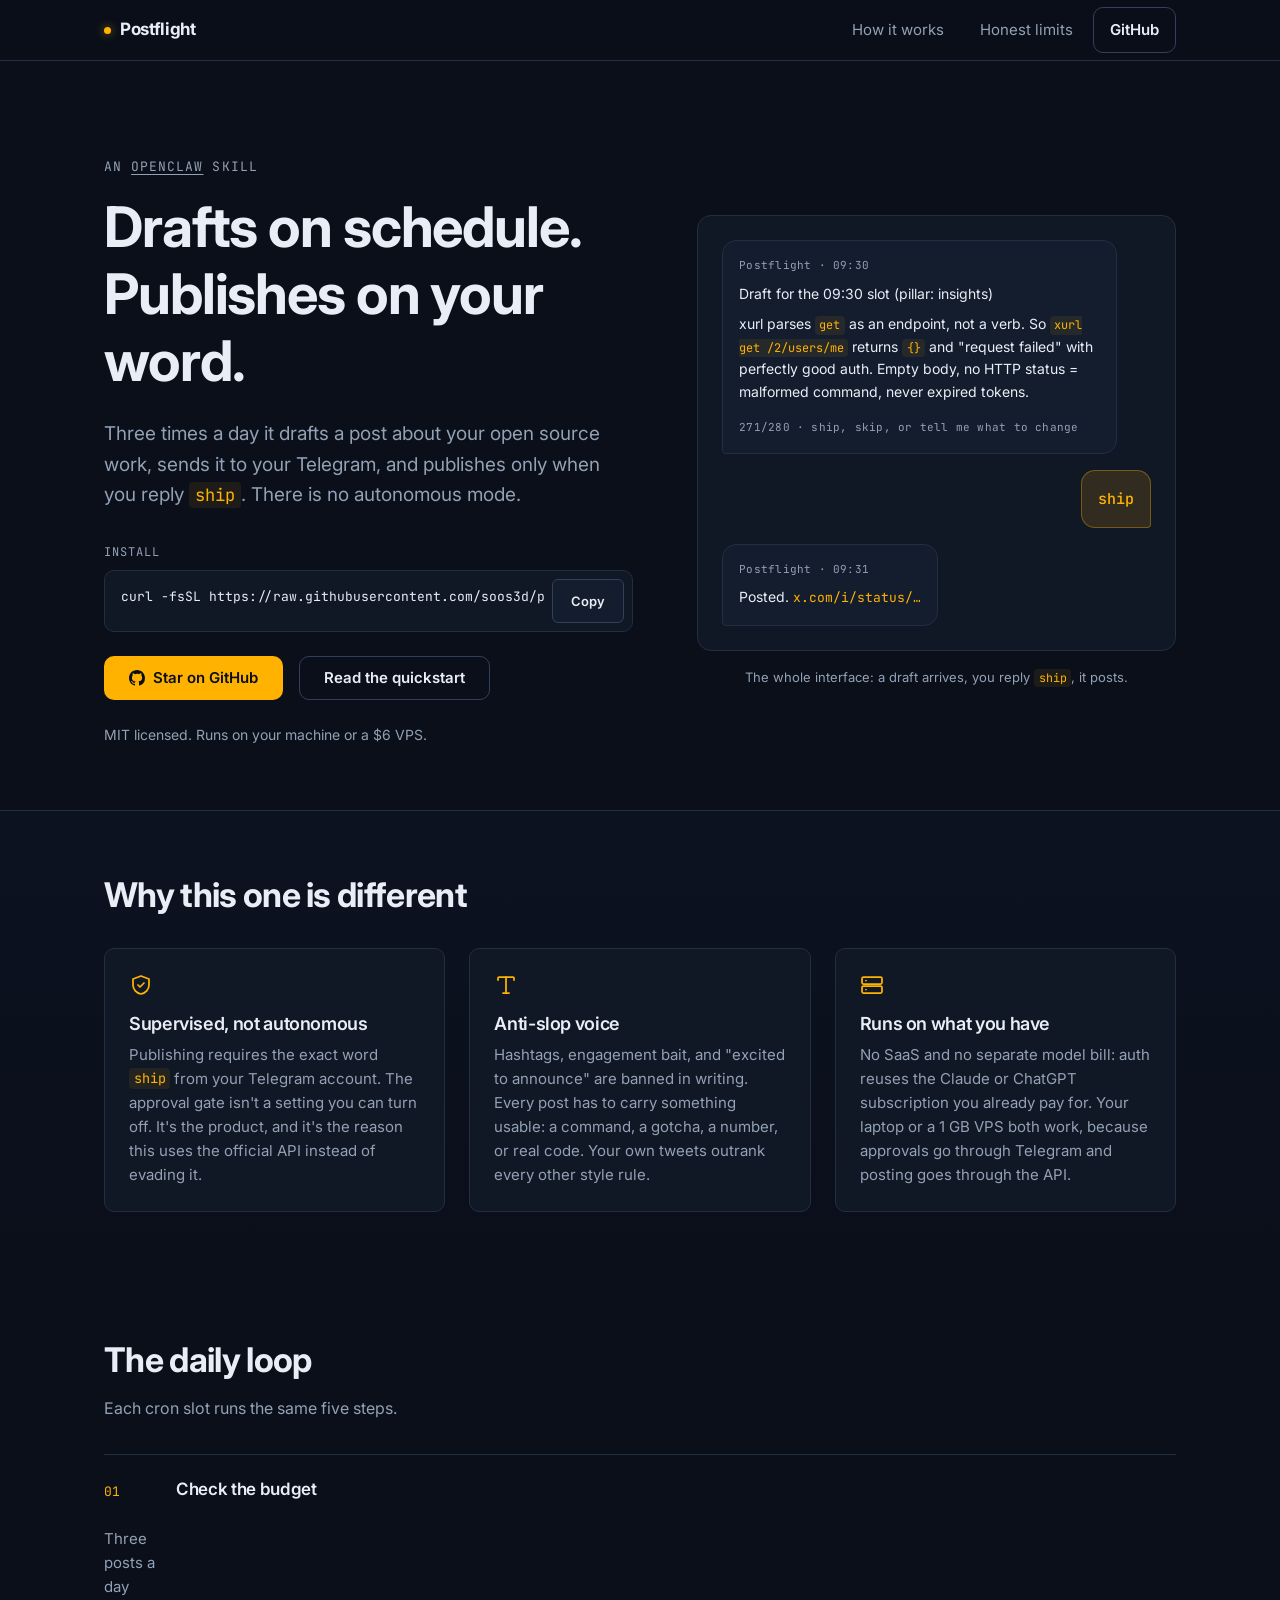
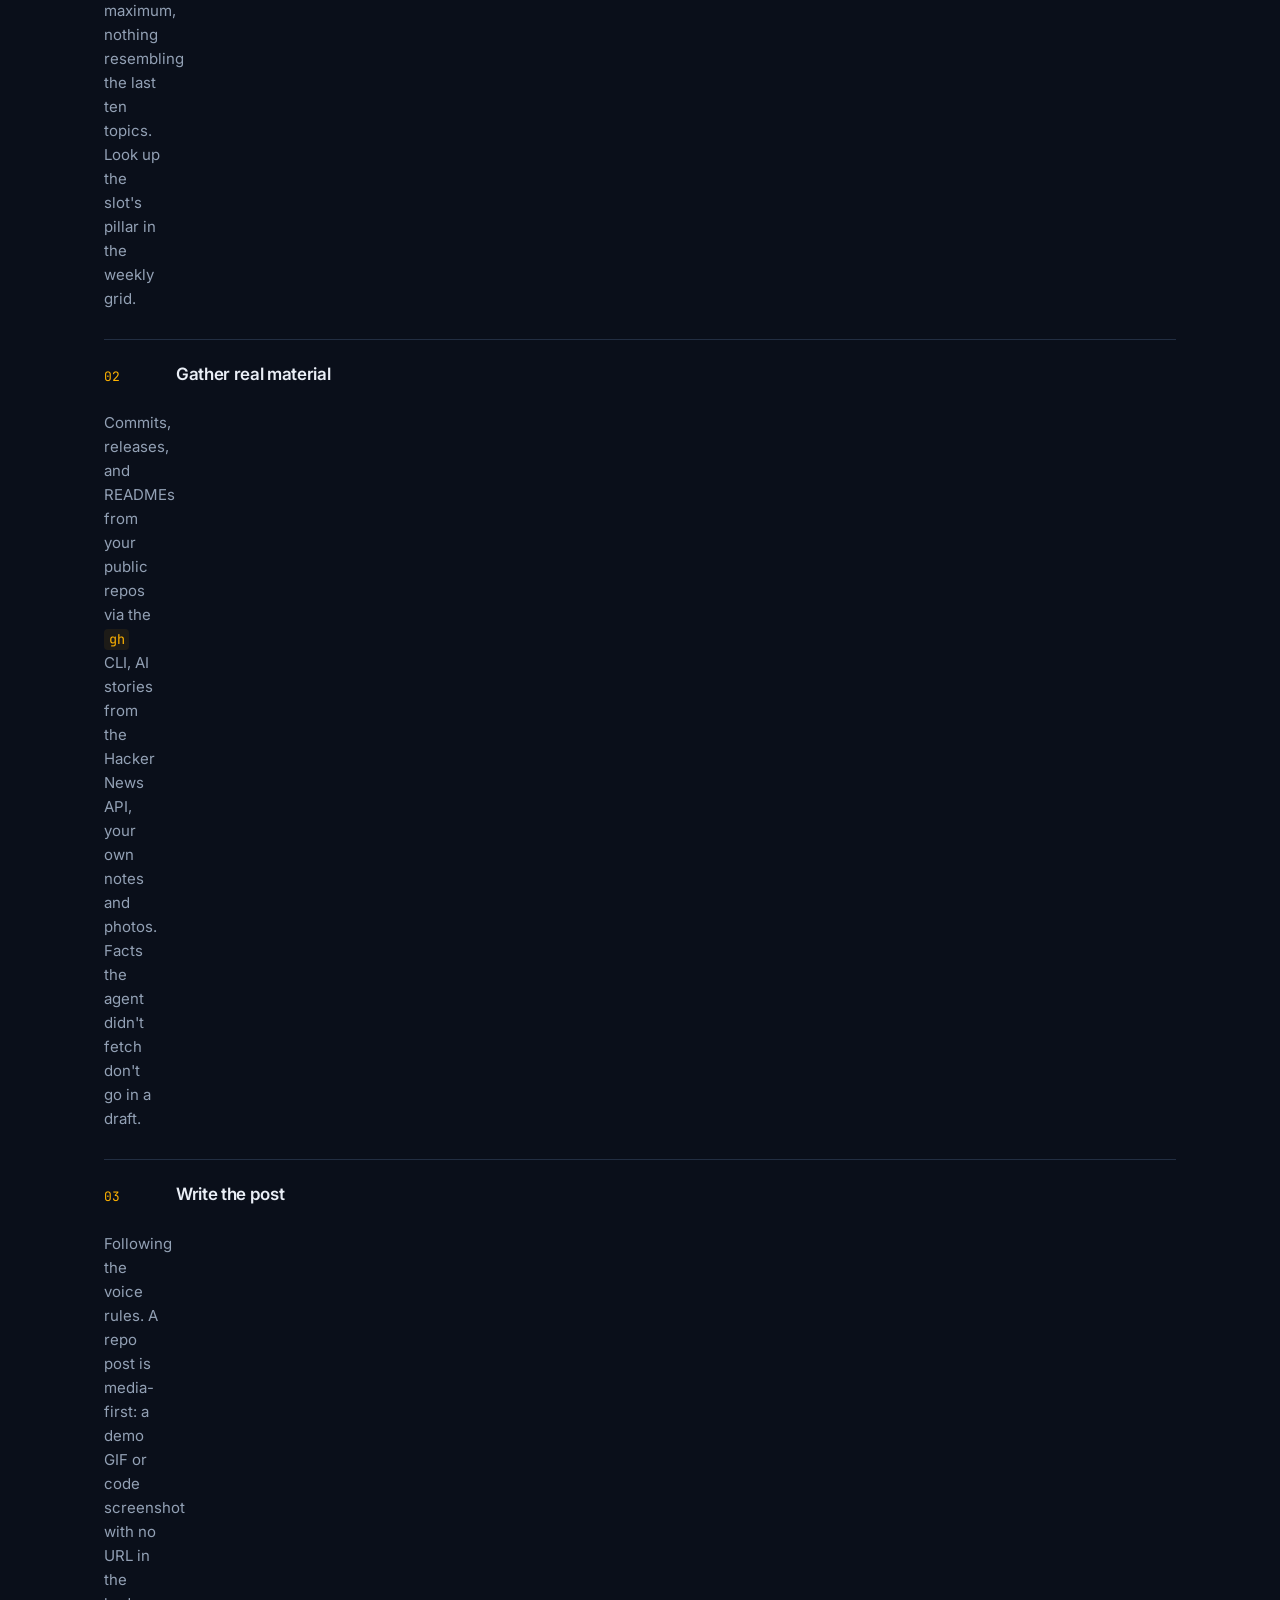
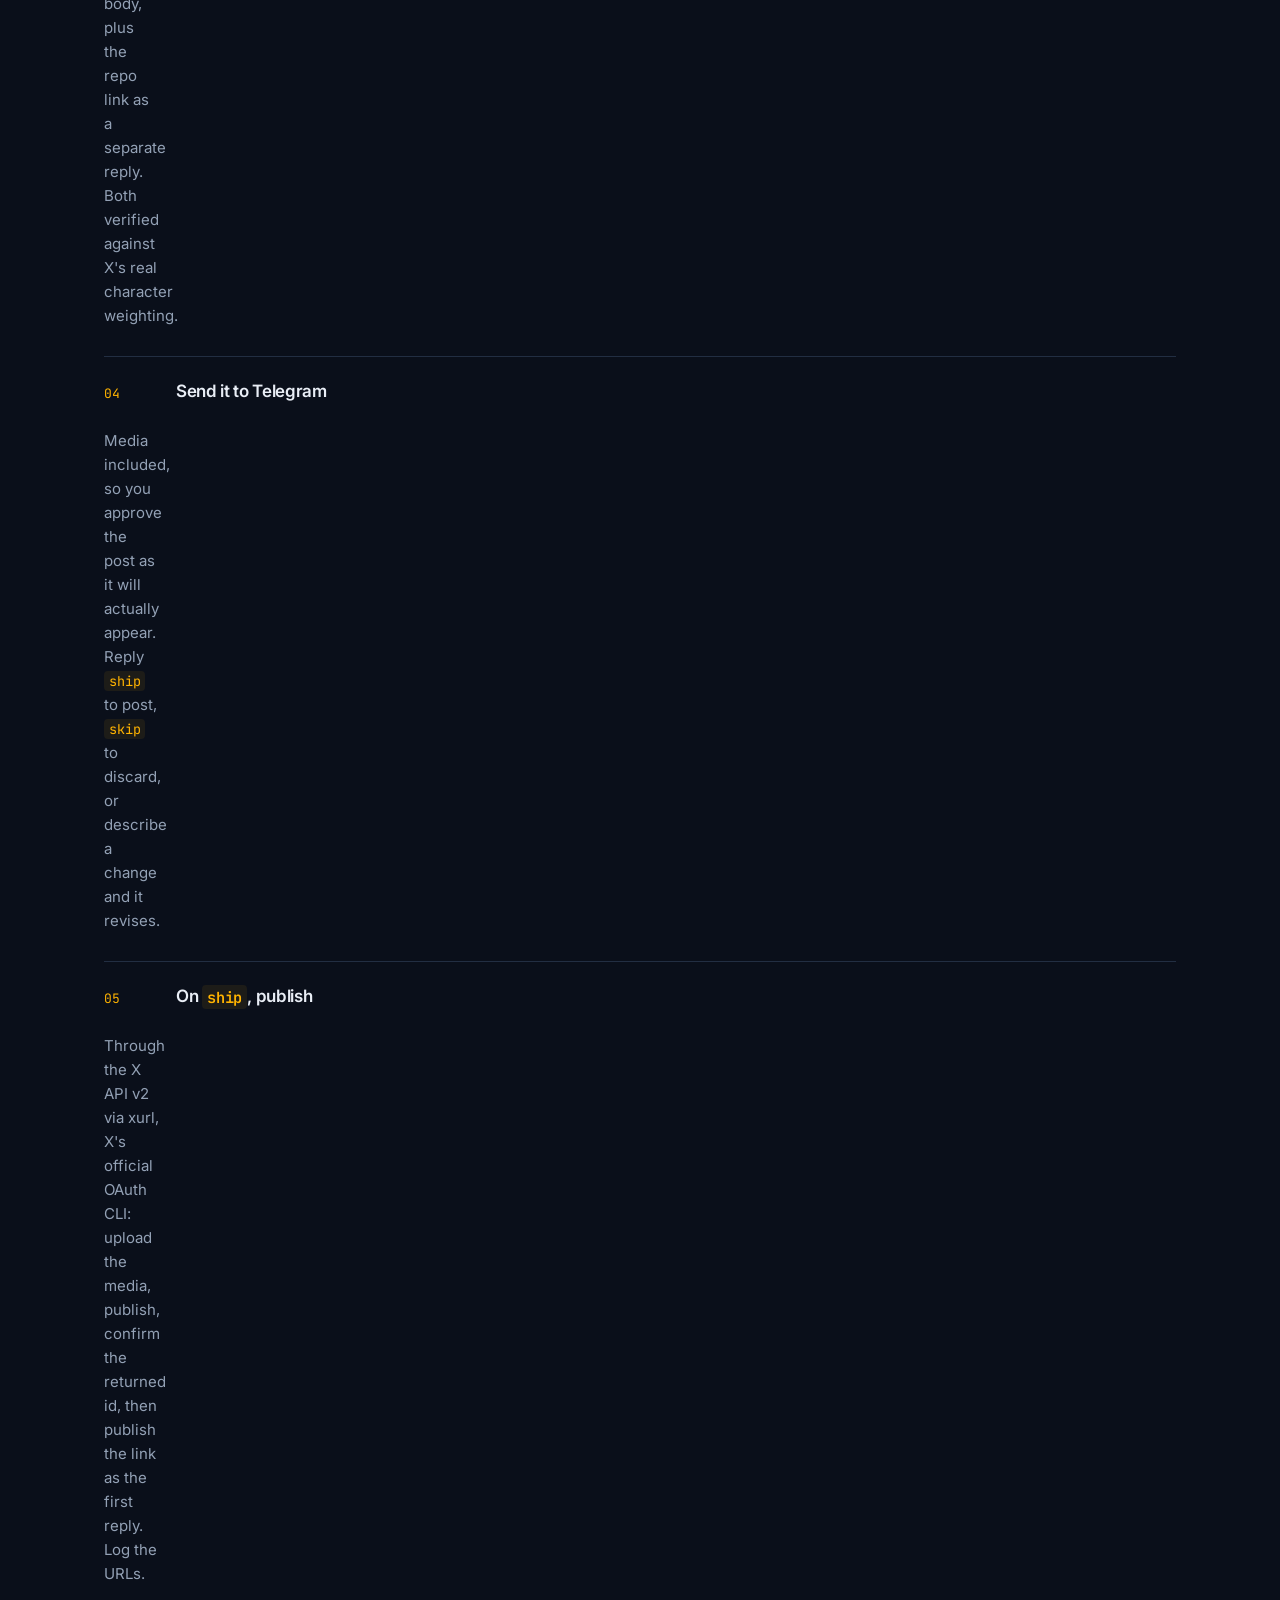
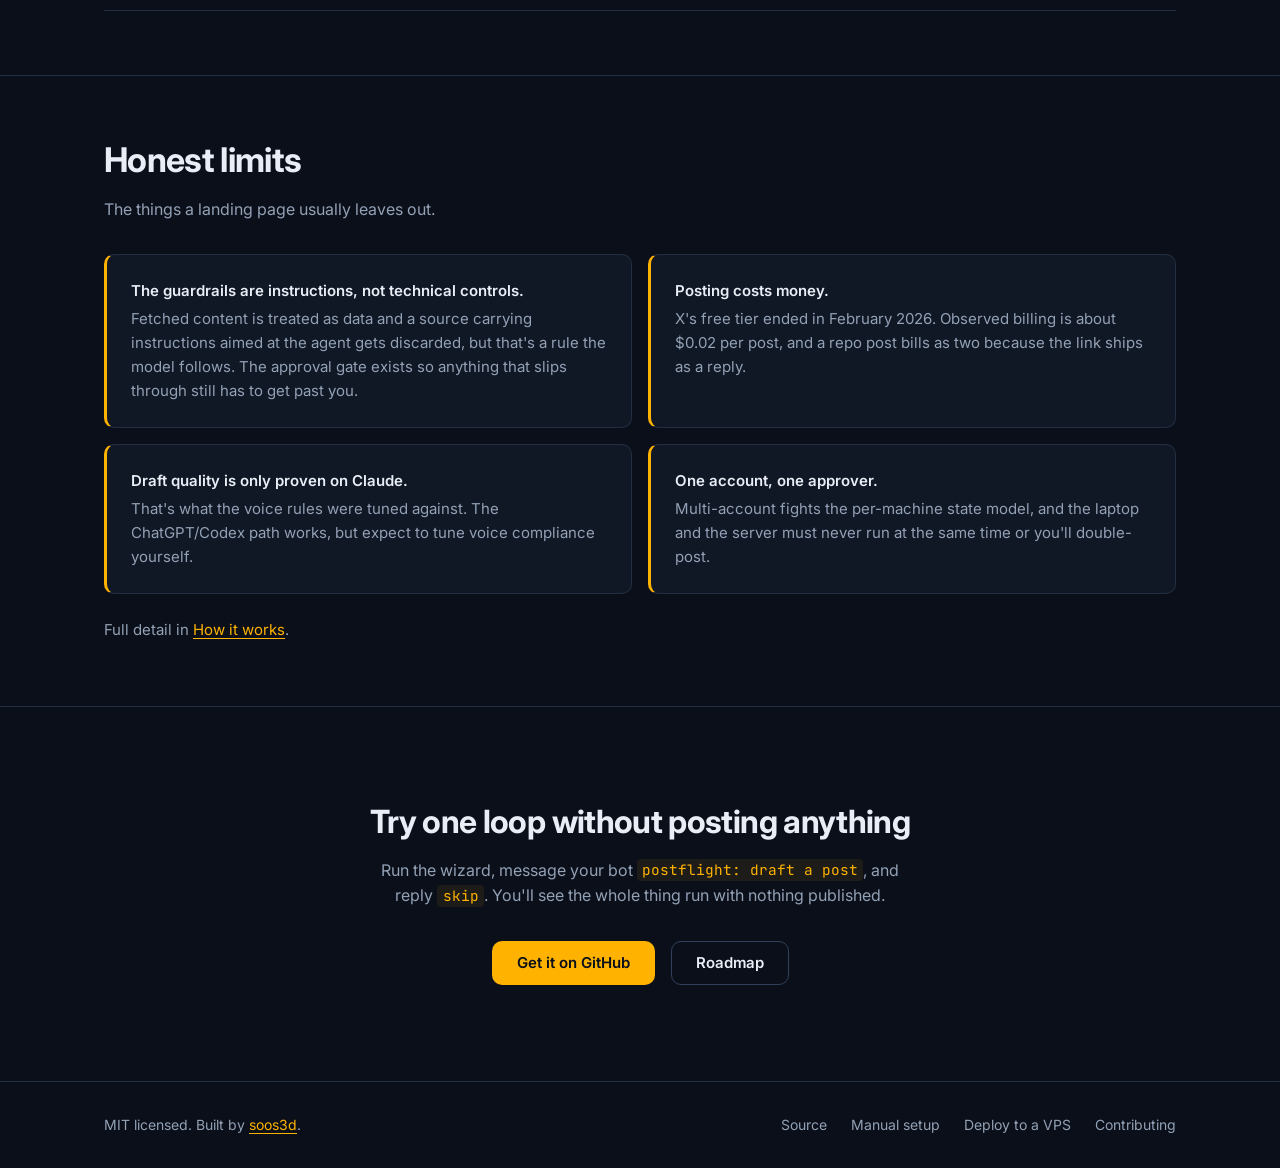
==== site/index.html @ 2f4a89ab "feat: add GitHub Pages landing page Static one-pager at site/, published to Pages from an Actions ar" ====
<!doctype html>
<html lang="en">
<head>
<meta charset="utf-8">
<meta name="viewport" content="width=device-width, initial-scale=1">
<title>Postflight — drafts on schedule, publishes on your word</title>
<meta name="description" content="An OpenClaw skill that drafts 3 posts a day from your real work and ships only when you reply ship. There is no autonomous mode.">
<link rel="canonical" href="https://soos3d.github.io/postflight/">

<meta property="og:type" content="website">
<meta property="og:title" content="Postflight — drafts on schedule, publishes on your word">
<meta property="og:description" content="An OpenClaw skill that drafts 3 posts a day from your real work and ships only when you reply ship. There is no autonomous mode.">
<meta property="og:url" content="https://soos3d.github.io/postflight/">
<meta property="og:image" content="https://soos3d.github.io/postflight/assets/social-card.png">
<meta name="twitter:card" content="summary_large_image">

<link rel="preconnect" href="https://fonts.googleapis.com">
<link rel="preconnect" href="https://fonts.gstatic.com" crossorigin>
<link href="https://fonts.googleapis.com/css2?family=Inter:wght@400;500;600;700&family=JetBrains+Mono:wght@400;500&display=swap" rel="stylesheet">
<link rel="stylesheet" href="styles.css">
</head>
<body>
<a class="skip-link" href="#main">Skip to content</a>

<header class="topbar">
  <div class="wrap topbar-inner">
    <span class="wordmark">Postflight</span>
    <nav aria-label="Primary">
      <a href="#how">How it works</a>
      <a href="#limits">Honest limits</a>
      <a class="btn btn-ghost" href="https://github.com/soos3d/postflight">GitHub</a>
    </nav>
  </div>
</header>

<main id="main">

  <section class="hero">
    <div class="wrap hero-grid">
      <div class="hero-copy">
        <p class="eyebrow">An <a href="https://docs.openclaw.ai">OpenClaw</a> skill</p>
        <h1>Drafts on schedule.<br>Publishes on your word.</h1>
        <p class="lede">
          Three times a day it drafts a post about your open source work,
          sends it to your Telegram, and publishes only when you reply
          <code>ship</code>. There is no autonomous mode.
        </p>

        <div class="install">
          <label for="install-cmd" class="install-label">Install</label>
          <div class="install-row">
            <code id="install-cmd">curl -fsSL https://raw.githubusercontent.com/soos3d/postflight/main/scripts/setup.sh | bash</code>
            <button type="button" class="copy-btn" data-copy="#install-cmd">Copy</button>
          </div>
        </div>

        <div class="cta-row">
          <a class="btn btn-primary" href="https://github.com/soos3d/postflight">
            <svg viewBox="0 0 16 16" width="16" height="16" aria-hidden="true" focusable="false"><path fill="currentColor" d="M8 0C3.58 0 0 3.58 0 8c0 3.54 2.29 6.53 5.47 7.59.4.07.55-.17.55-.38 0-.19-.01-.82-.01-1.49-2.01.37-2.53-.49-2.69-.94-.09-.23-.48-.94-.82-1.13-.28-.15-.68-.52-.01-.53.63-.01 1.08.58 1.23.82.72 1.21 1.87.87 2.33.66.07-.52.28-.87.51-1.07-1.78-.2-3.64-.89-3.64-3.95 0-.87.31-1.59.82-2.15-.08-.2-.36-1.02.08-2.12 0 0 .67-.21 2.2.82a7.4 7.4 0 0 1 2-.27c.68 0 1.36.09 2 .27 1.53-1.04 2.2-.82 2.2-.82.44 1.1.16 1.92.08 2.12.51.56.82 1.27.82 2.15 0 3.07-1.87 3.75-3.65 3.95.29.25.54.73.54 1.48 0 1.07-.01 1.93-.01 2.2 0 .21.15.46.55.38A8.01 8.01 0 0 0 16 8c0-4.42-3.58-8-8-8Z"/></svg>
            Star on GitHub
          </a>
          <a class="btn btn-ghost" href="https://github.com/soos3d/postflight#quickstart">Read the quickstart</a>
        </div>
        <p class="fineprint">MIT licensed. Runs on your machine or a $6 VPS.</p>
      </div>

      <!-- TODO(demo): replace this whole <figure> with the real recording once
           docs/assets/approval-flow.png (or .gif) exists:

             <figure class="demo">
               <img src="assets/approval-flow.png" width="..." height="..."
                    alt="A Telegram thread: the bot sends a draft, the owner replies ship, the bot confirms with the post link.">
               <figcaption>The whole interface.</figcaption>
             </figure>

           A real phone screenshot beats this mockup. Keep the width/height
           attributes so the page reserves space and doesn't shift on load. -->
      <figure class="demo" aria-label="Illustration of the approval flow in Telegram">
        <div class="thread" role="img" aria-label="A Telegram thread. The bot sends a draft post. The owner replies ship. The bot confirms with a link to the published post.">
          <div class="bubble bot">
            <span class="bubble-meta">Postflight · 09:30</span>
            <p>Draft for the 09:30 slot (pillar: insights)</p>
            <p class="draft">xurl parses <code>get</code> as an endpoint, not a verb. So <code>xurl get /2/users/me</code> returns <code>{}</code> and "request failed" with perfectly good auth. Empty body, no HTTP status = malformed command, never expired tokens.</p>
            <span class="bubble-meta">271/280 · ship, skip, or tell me what to change</span>
          </div>
          <div class="bubble me">
            <p><code>ship</code></p>
          </div>
          <div class="bubble bot">
            <span class="bubble-meta">Postflight · 09:31</span>
            <p>Posted. <span class="link-ish">x.com/i/status/…</span></p>
          </div>
        </div>
        <figcaption>The whole interface: a draft arrives, you reply <code>ship</code>, it posts.</figcaption>
      </figure>
    </div>
  </section>

  <section class="pillars" aria-labelledby="pillars-h">
    <div class="wrap">
      <h2 id="pillars-h" class="section-h">Why this one is different</h2>
      <div class="pillar-grid">

        <article class="pillar">
          <svg class="pillar-icon" viewBox="0 0 24 24" fill="none" stroke="currentColor" stroke-width="1.75" stroke-linecap="round" stroke-linejoin="round" aria-hidden="true" focusable="false"><path d="m9 12 2 2 4-4"/><path d="M12 3 4 6v6c0 4.4 3.4 8.1 8 9 4.6-.9 8-4.6 8-9V6l-8-3Z"/></svg>
          <h3>Supervised, not autonomous</h3>
          <p>
            Publishing requires the exact word <code>ship</code> from your
            Telegram account. The approval gate isn't a setting you can turn
            off. It's the product, and it's the reason this uses the official
            API instead of evading it.
          </p>
        </article>

        <article class="pillar">
          <svg class="pillar-icon" viewBox="0 0 24 24" fill="none" stroke="currentColor" stroke-width="1.75" stroke-linecap="round" stroke-linejoin="round" aria-hidden="true" focusable="false"><path d="M4 7V5a1 1 0 0 1 1-1h14a1 1 0 0 1 1 1v2"/><path d="M9 20h6"/><path d="M12 4v16"/></svg>
          <h3>Anti-slop voice</h3>
          <p>
            Hashtags, engagement bait, and "excited to announce" are banned in
            writing. Every post has to carry something usable: a command, a
            gotcha, a number, or real code. Your own tweets outrank every
            other style rule.
          </p>
        </article>

        <article class="pillar">
          <svg class="pillar-icon" viewBox="0 0 24 24" fill="none" stroke="currentColor" stroke-width="1.75" stroke-linecap="round" stroke-linejoin="round" aria-hidden="true" focusable="false"><rect x="2" y="4" width="20" height="7" rx="1.5"/><rect x="2" y="13" width="20" height="7" rx="1.5"/><path d="M6 7.5h.01M6 16.5h.01"/></svg>
          <h3>Runs on what you have</h3>
          <p>
            No SaaS and no separate model bill: auth reuses the Claude or
            ChatGPT subscription you already pay for. Your laptop or a 1 GB
            VPS both work, because approvals go through Telegram and posting
            goes through the API.
          </p>
        </article>

      </div>
    </div>
  </section>

  <section id="how" class="how" aria-labelledby="how-h">
    <div class="wrap">
      <h2 id="how-h" class="section-h">The daily loop</h2>
      <p class="section-sub">Each cron slot runs the same five steps.</p>
      <ol class="steps">
        <li>
          <h3>Check the budget</h3>
          <p>Three posts a day maximum, nothing resembling the last ten topics. Look up the slot's pillar in the weekly grid.</p>
        </li>
        <li>
          <h3>Gather real material</h3>
          <p>Commits, releases, and READMEs from your public repos via the <code>gh</code> CLI, AI stories from the Hacker News API, your own notes and photos. Facts the agent didn't fetch don't go in a draft.</p>
        </li>
        <li>
          <h3>Write the post</h3>
          <p>Following the voice rules. A repo post is media-first: a demo GIF or code screenshot with no URL in the body, plus the repo link as a separate reply. Both verified against X's real character weighting.</p>
        </li>
        <li>
          <h3>Send it to Telegram</h3>
          <p>Media included, so you approve the post as it will actually appear. Reply <code>ship</code> to post, <code>skip</code> to discard, or describe a change and it revises.</p>
        </li>
        <li>
          <h3>On <code>ship</code>, publish</h3>
          <p>Through the X API v2 via xurl, X's official OAuth CLI: upload the media, publish, confirm the returned id, then publish the link as the first reply. Log the URLs.</p>
        </li>
      </ol>
    </div>
  </section>

  <section id="limits" class="limits" aria-labelledby="limits-h">
    <div class="wrap">
      <h2 id="limits-h" class="section-h">Honest limits</h2>
      <p class="section-sub">The things a landing page usually leaves out.</p>
      <ul class="limit-list">
        <li>
          <strong>The guardrails are instructions, not technical controls.</strong>
          Fetched content is treated as data and a source carrying instructions
          aimed at the agent gets discarded, but that's a rule the model
          follows. The approval gate exists so anything that slips through
          still has to get past you.
        </li>
        <li>
          <strong>Posting costs money.</strong>
          X's free tier ended in February 2026. Observed billing is about
          $0.02 per post, and a repo post bills as two because the link ships
          as a reply.
        </li>
        <li>
          <strong>Draft quality is only proven on Claude.</strong>
          That's what the voice rules were tuned against. The ChatGPT/Codex
          path works, but expect to tune voice compliance yourself.
        </li>
        <li>
          <strong>One account, one approver.</strong>
          Multi-account fights the per-machine state model, and the laptop and
          the server must never run at the same time or you'll double-post.
        </li>
      </ul>
      <p class="limits-more">
        Full detail in
        <a href="https://github.com/soos3d/postflight/blob/main/docs/HOW-IT-WORKS.md#guardrails">How it works</a>.
      </p>
    </div>
  </section>

  <section class="closing">
    <div class="wrap closing-inner">
      <h2>Try one loop without posting anything</h2>
      <p>Run the wizard, message your bot <code>postflight: draft a post</code>, and reply <code>skip</code>. You'll see the whole thing run with nothing published.</p>
      <div class="cta-row">
        <a class="btn btn-primary" href="https://github.com/soos3d/postflight">Get it on GitHub</a>
        <a class="btn btn-ghost" href="https://github.com/soos3d/postflight/blob/main/ROADMAP.md">Roadmap</a>
      </div>
    </div>
  </section>

</main>

<footer class="footer">
  <div class="wrap footer-inner">
    <p>MIT licensed. Built by <a href="https://github.com/soos3d">soos3d</a>.</p>
    <nav aria-label="Footer">
      <a href="https://github.com/soos3d/postflight">Source</a>
      <a href="https://github.com/soos3d/postflight/blob/main/docs/SETUP-MANUAL.md">Manual setup</a>
      <a href="https://github.com/soos3d/postflight/blob/main/docs/DEPLOY-VPS.md">Deploy to a VPS</a>
      <a href="https://github.com/soos3d/postflight/blob/main/CONTRIBUTING.md">Contributing</a>
    </nav>
  </div>
</footer>

<script>
document.querySelectorAll('.copy-btn').forEach(function (btn) {
  btn.addEventListener('click', async function () {
    var target = document.querySelector(btn.dataset.copy);
    if (!target) return;
    try {
      await navigator.clipboard.writeText(target.textContent.trim());
      var original = btn.textContent;
      btn.textContent = 'Copied';
      btn.classList.add('is-copied');
      setTimeout(function () {
        btn.textContent = original;
        btn.classList.remove('is-copied');
      }, 2000);
    } catch (err) {
      btn.textContent = 'Press ⌘C';
    }
  });
});
</script>
</body>
</html>
---- site/styles.css ----
/* Postflight landing page.
   Instrument-panel palette: near-black navy, a single amber accent,
   off-white text, monospace for anything the user types. */

:root {
  --bg:        #0a0f1a;
  --surface:   #101725;
  --surface-2: #141d2e;
  --border:    #222e42;
  --border-lit:#31415c;
  --text:      #e9eef6;
  --muted:     #93a1b5;
  --amber:     #ffb300;
  --amber-ink: #0a0f1a;

  --mono: "JetBrains Mono", ui-monospace, SFMono-Regular, Menlo, Consolas, monospace;
  --sans: "Inter", ui-sans-serif, system-ui, -apple-system, "Segoe UI", sans-serif;

  --s-1: 4px;  --s-2: 8px;  --s-3: 16px; --s-4: 24px;
  --s-5: 32px; --s-6: 48px; --s-7: 64px; --s-8: 96px;

  --radius: 10px;
  --ease: cubic-bezier(0.2, 0, 0, 1);
}

*, *::before, *::after { box-sizing: border-box; }

html { -webkit-text-size-adjust: 100%; scroll-behavior: smooth; }

body {
  margin: 0;
  background: var(--bg);
  color: var(--text);
  font-family: var(--sans);
  font-size: 16px;
  line-height: 1.6;
  -webkit-font-smoothing: antialiased;
  overflow-x: hidden;
}

h1, h2, h3 { line-height: 1.2; margin: 0; letter-spacing: -0.02em; }
p { margin: 0; }
a { color: var(--amber); text-decoration-thickness: 1px; text-underline-offset: 3px; }
a:hover { text-decoration-thickness: 2px; }

code {
  font-family: var(--mono);
  font-size: 0.9em;
  color: var(--amber);
  background: rgba(255, 179, 0, 0.08);
  padding: 0.1em 0.35em;
  border-radius: 4px;
}

svg { display: block; }

:focus-visible {
  outline: 2px solid var(--amber);
  outline-offset: 3px;
  border-radius: 3px;
}

.wrap {
  width: 100%;
  max-width: 1120px;
  margin-inline: auto;
  padding-inline: var(--s-4);
}

.skip-link {
  position: absolute;
  left: -9999px;
  top: var(--s-2);
  background: var(--amber);
  color: var(--amber-ink);
  padding: var(--s-2) var(--s-3);
  border-radius: var(--radius);
  font-weight: 600;
  z-index: 100;
}
.skip-link:focus { left: var(--s-3); }

/* ---------- top bar ---------- */

.topbar {
  position: sticky;
  top: 0;
  z-index: 40;
  background: rgba(10, 15, 26, 0.85);
  backdrop-filter: blur(12px);
  border-bottom: 1px solid var(--border);
}

.topbar-inner {
  display: flex;
  align-items: center;
  justify-content: space-between;
  gap: var(--s-3);
  min-height: 60px;
}

.wordmark {
  font-weight: 700;
  letter-spacing: -0.02em;
  font-size: 17px;
}
/* The one aviation touch in the header: an amber marker, like a panel light. */
.wordmark::before {
  content: "";
  display: inline-block;
  width: 7px;
  height: 7px;
  margin-right: 9px;
  border-radius: 50%;
  background: var(--amber);
  box-shadow: 0 0 10px rgba(255, 179, 0, 0.6);
  vertical-align: middle;
}

.topbar nav { display: flex; align-items: center; gap: var(--s-1); }
.topbar nav a {
  color: var(--muted);
  text-decoration: none;
  font-size: 15px;
  padding: 10px var(--s-3);
  border-radius: var(--radius);
  transition: color 180ms var(--ease);
}
.topbar nav a:hover { color: var(--text); }
.topbar nav .btn-ghost { color: var(--text); }

/* Secondary nav links are noise on a small screen; the GitHub button stays. */
@media (max-width: 640px) {
  .topbar nav a:not(.btn) { display: none; }
}

/* ---------- buttons ---------- */

.btn {
  display: inline-flex;
  align-items: center;
  justify-content: center;
  gap: var(--s-2);
  min-height: 44px;
  padding: 0 var(--s-4);
  border-radius: var(--radius);
  font-family: inherit;
  font-size: 15px;
  font-weight: 600;
  text-decoration: none;
  cursor: pointer;
  border: 1px solid transparent;
  transition: background-color 180ms var(--ease), border-color 180ms var(--ease),
              color 180ms var(--ease);
}

.btn-primary { background: var(--amber); color: var(--amber-ink); }
.btn-primary:hover { background: #ffc333; }

.btn-ghost {
  background: transparent;
  color: var(--text);
  border-color: var(--border-lit);
}
.btn-ghost:hover { background: var(--surface-2); border-color: var(--muted); }

/* ---------- hero ---------- */

.hero { padding-block: var(--s-7) var(--s-6); }

.hero-grid {
  display: grid;
  gap: var(--s-7);
  align-items: center;
}

/* The install command is a single nowrap line. Without an explicit zero
   minimum, its intrinsic width sets the grid track's floor and pushes the
   layout wider than the viewport. */
.hero-copy { min-width: 0; }

.eyebrow {
  font-family: var(--mono);
  font-size: 13px;
  color: var(--muted);
  text-transform: uppercase;
  letter-spacing: 0.08em;
  margin-bottom: var(--s-3);
}
.eyebrow a { color: var(--muted); }
.eyebrow a:hover { color: var(--amber); }

h1 {
  font-size: clamp(34px, 7vw, 56px);
  font-weight: 700;
}

.lede {
  margin-top: var(--s-4);
  font-size: clamp(17px, 2.2vw, 19px);
  color: var(--muted);
  max-width: 54ch;
}

.install { margin-top: var(--s-5); }

.install-label {
  display: block;
  font-family: var(--mono);
  font-size: 12px;
  letter-spacing: 0.08em;
  text-transform: uppercase;
  color: var(--muted);
  margin-bottom: var(--s-2);
}

.install-row {
  display: flex;
  align-items: stretch;
  gap: var(--s-2);
  background: var(--surface);
  border: 1px solid var(--border);
  border-radius: var(--radius);
  padding: var(--s-2);
}

#install-cmd {
  flex: 1 1 auto;
  min-width: 0;
  overflow-x: auto;
  white-space: nowrap;
  background: none;
  color: var(--text);
  font-size: 13px;
  padding: var(--s-2);
  scrollbar-width: thin;
}

.copy-btn {
  flex: 0 0 auto;
  min-height: 44px;
  min-width: 72px;
  padding-inline: var(--s-3);
  background: var(--surface-2);
  color: var(--text);
  border: 1px solid var(--border-lit);
  border-radius: 6px;
  font-family: var(--sans);
  font-size: 13px;
  font-weight: 600;
  cursor: pointer;
  transition: background-color 180ms var(--ease), color 180ms var(--ease);
}
.copy-btn:hover { background: var(--border); }
.copy-btn.is-copied { background: var(--amber); color: var(--amber-ink); border-color: var(--amber); }

.cta-row {
  display: flex;
  flex-wrap: wrap;
  gap: var(--s-3);
  margin-top: var(--s-4);
}

.fineprint { margin-top: var(--s-4); font-size: 14px; color: var(--muted); }

/* ---------- the approval-flow mockup ---------- */

.demo { margin: 0; }

.thread {
  display: flex;
  flex-direction: column;
  gap: var(--s-3);
  background: var(--surface);
  border: 1px solid var(--border);
  border-radius: 14px;
  padding: var(--s-4);
}

.bubble {
  max-width: 92%;
  padding: var(--s-3);
  border-radius: 14px;
  font-size: 14px;
}
.bubble p + p { margin-top: var(--s-2); }

.bubble.bot {
  align-self: flex-start;
  background: var(--surface-2);
  border: 1px solid var(--border);
  border-bottom-left-radius: 4px;
}

.bubble.me {
  align-self: flex-end;
  background: rgba(255, 179, 0, 0.14);
  border: 1px solid rgba(255, 179, 0, 0.35);
  border-bottom-right-radius: 4px;
}
.bubble.me code { background: none; padding: 0; font-size: 15px; font-weight: 500; }

.bubble-meta {
  display: block;
  font-family: var(--mono);
  font-size: 11px;
  color: var(--muted);
  letter-spacing: 0.02em;
}
.bubble-meta + p { margin-top: var(--s-2); }
p + .bubble-meta { margin-top: var(--s-3); }

.draft { color: var(--text); }
.draft code { font-size: 0.85em; }

.link-ish { color: var(--amber); font-family: var(--mono); font-size: 13px; }

.demo figcaption {
  margin-top: var(--s-3);
  font-size: 13px;
  color: var(--muted);
  text-align: center;
}

/* ---------- sections ---------- */

.section-h {
  font-size: clamp(26px, 4vw, 34px);
  font-weight: 700;
}

.section-sub {
  margin-top: var(--s-3);
  color: var(--muted);
  max-width: 60ch;
}

.pillars, .how, .limits { padding-block: var(--s-7); }
.pillars, .limits { border-top: 1px solid var(--border); }
.pillars { background: linear-gradient(180deg, #0c1220 0%, var(--bg) 100%); }

.pillar-grid {
  display: grid;
  gap: var(--s-4);
  margin-top: var(--s-5);
}

.pillar {
  background: var(--surface);
  border: 1px solid var(--border);
  border-radius: var(--radius);
  padding: var(--s-4);
}

.pillar-icon { width: 24px; height: 24px; color: var(--amber); margin-bottom: var(--s-3); }
.pillar h3 { font-size: 18px; font-weight: 600; }
.pillar p { margin-top: var(--s-2); color: var(--muted); font-size: 15px; }

/* ---------- the five steps ---------- */

.steps {
  list-style: none;
  counter-reset: step;
  margin: var(--s-5) 0 0;
  padding: 0;
  display: grid;
  gap: var(--s-1);
}

.steps li {
  counter-increment: step;
  display: grid;
  grid-template-columns: 44px 1fr;
  gap: var(--s-3);
  padding: var(--s-4) 0;
  border-top: 1px solid var(--border);
}
.steps li:last-child { border-bottom: 1px solid var(--border); }

.steps li::before {
  content: counter(step, decimal-leading-zero);
  font-family: var(--mono);
  font-variant-numeric: tabular-nums;
  font-size: 13px;
  color: var(--amber);
  padding-top: 3px;
}

.steps h3 { font-size: 17px; font-weight: 600; }
.steps p { margin-top: var(--s-2); color: var(--muted); font-size: 15px; max-width: 68ch; }

/* ---------- honest limits ---------- */

.limit-list {
  list-style: none;
  margin: var(--s-5) 0 0;
  padding: 0;
  display: grid;
  gap: var(--s-3);
}

.limit-list li {
  background: var(--surface);
  border: 1px solid var(--border);
  border-left: 3px solid var(--amber);
  border-radius: var(--radius);
  padding: var(--s-4);
  color: var(--muted);
  font-size: 15px;
}
.limit-list strong { color: var(--text); display: block; margin-bottom: var(--s-1); font-weight: 600; }

.limits-more { margin-top: var(--s-4); font-size: 15px; color: var(--muted); }

/* ---------- closing ---------- */

.closing { padding-block: var(--s-8); border-top: 1px solid var(--border); }
.closing-inner { text-align: center; }
.closing h2 { font-size: clamp(24px, 4vw, 32px); font-weight: 700; }
.closing p { margin: var(--s-3) auto 0; color: var(--muted); max-width: 52ch; }
.closing .cta-row { justify-content: center; margin-top: var(--s-5); }

/* ---------- footer ---------- */

.footer { border-top: 1px solid var(--border); padding-block: var(--s-5); }

.footer-inner {
  display: flex;
  flex-wrap: wrap;
  align-items: center;
  justify-content: space-between;
  gap: var(--s-3);
  font-size: 14px;
  color: var(--muted);
}
.footer nav { display: flex; flex-wrap: wrap; gap: var(--s-4); }
.footer nav a { color: var(--muted); text-decoration: none; }
.footer nav a:hover { color: var(--amber); text-decoration: underline; }

/* ---------- breakpoints ---------- */

@media (min-width: 768px) {
  .pillar-grid { grid-template-columns: repeat(3, 1fr); }
  .limit-list { grid-template-columns: repeat(2, 1fr); }
  .steps li { grid-template-columns: 56px 1fr; }
}

@media (min-width: 1024px) {
  .hero { padding-block: var(--s-8) var(--s-7); }
  .hero-grid { grid-template-columns: minmax(0, 1.05fr) minmax(0, 0.95fr); }
}

@media (prefers-reduced-motion: reduce) {
  html { scroll-behavior: auto; }
  *, *::before, *::after {
    animation-duration: 0.01ms !important;
    animation-iteration-count: 1 !important;
    transition-duration: 0.01ms !important;
  }
}
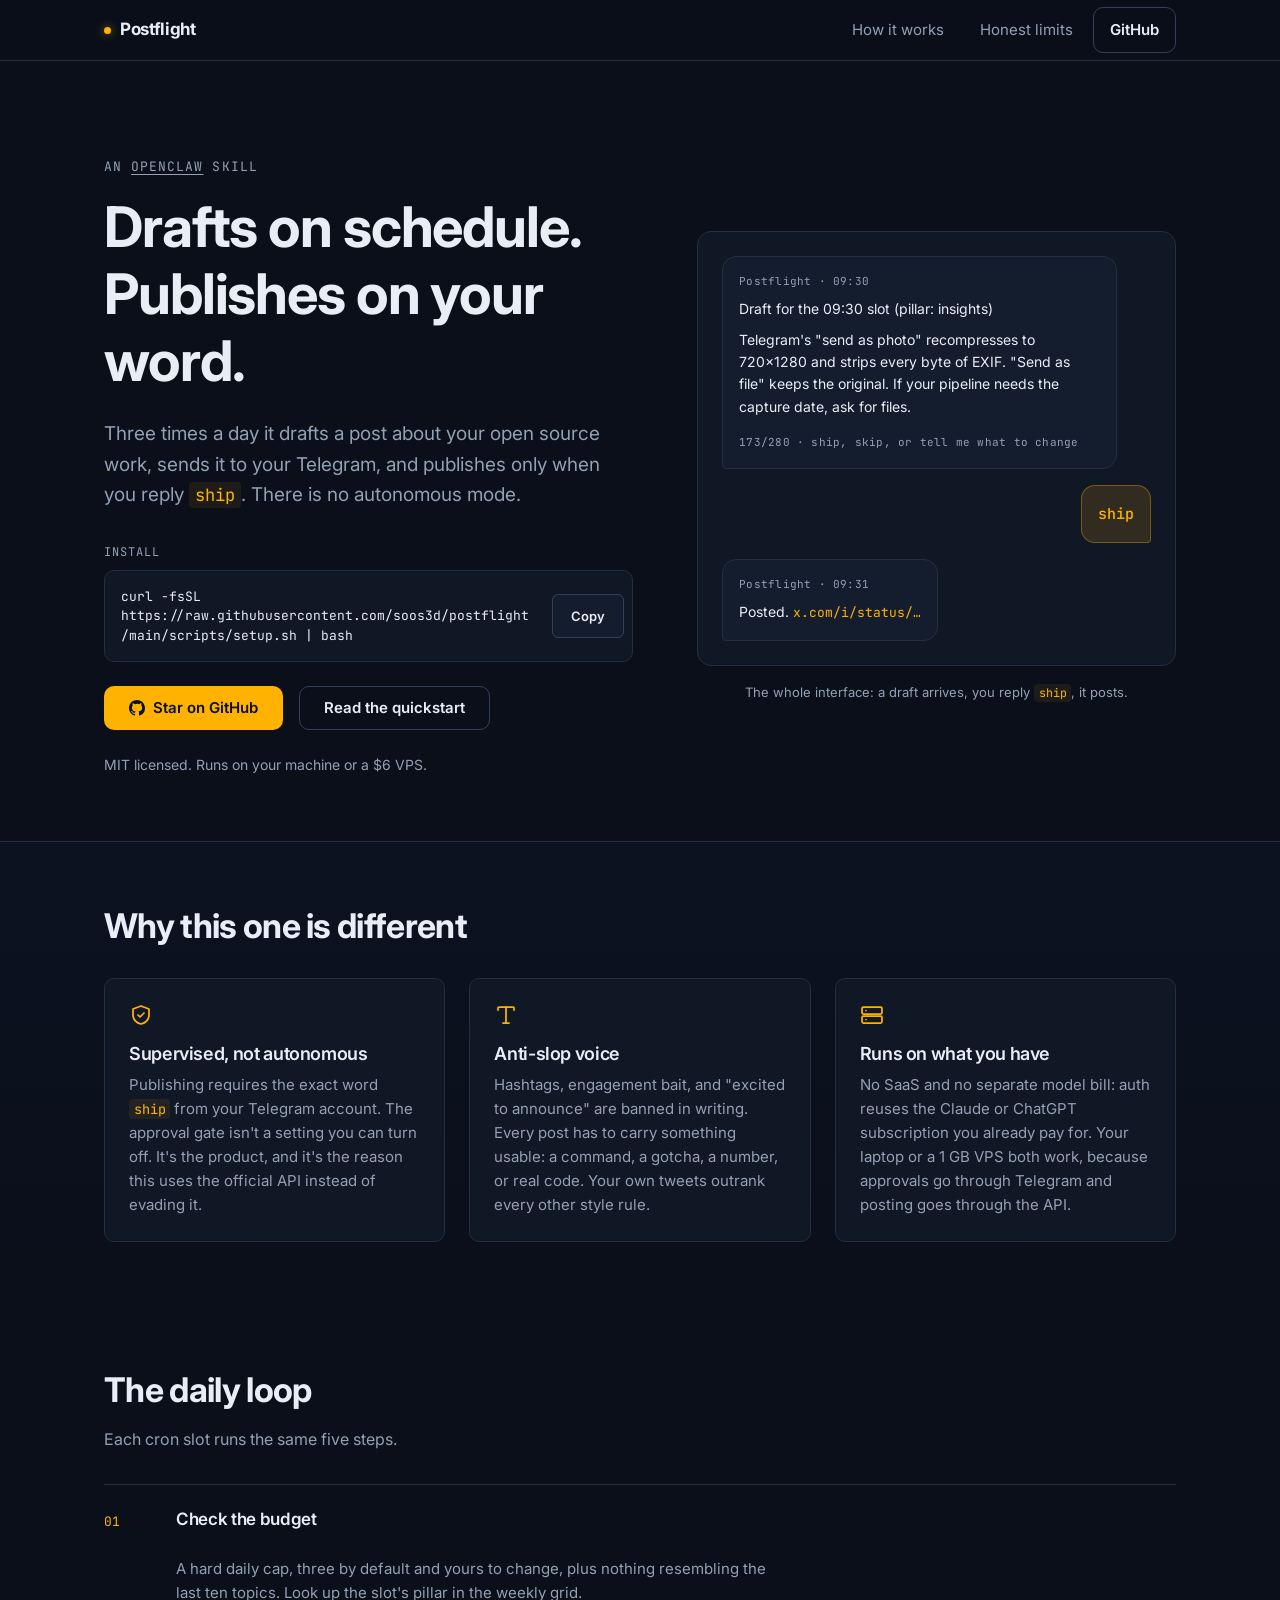
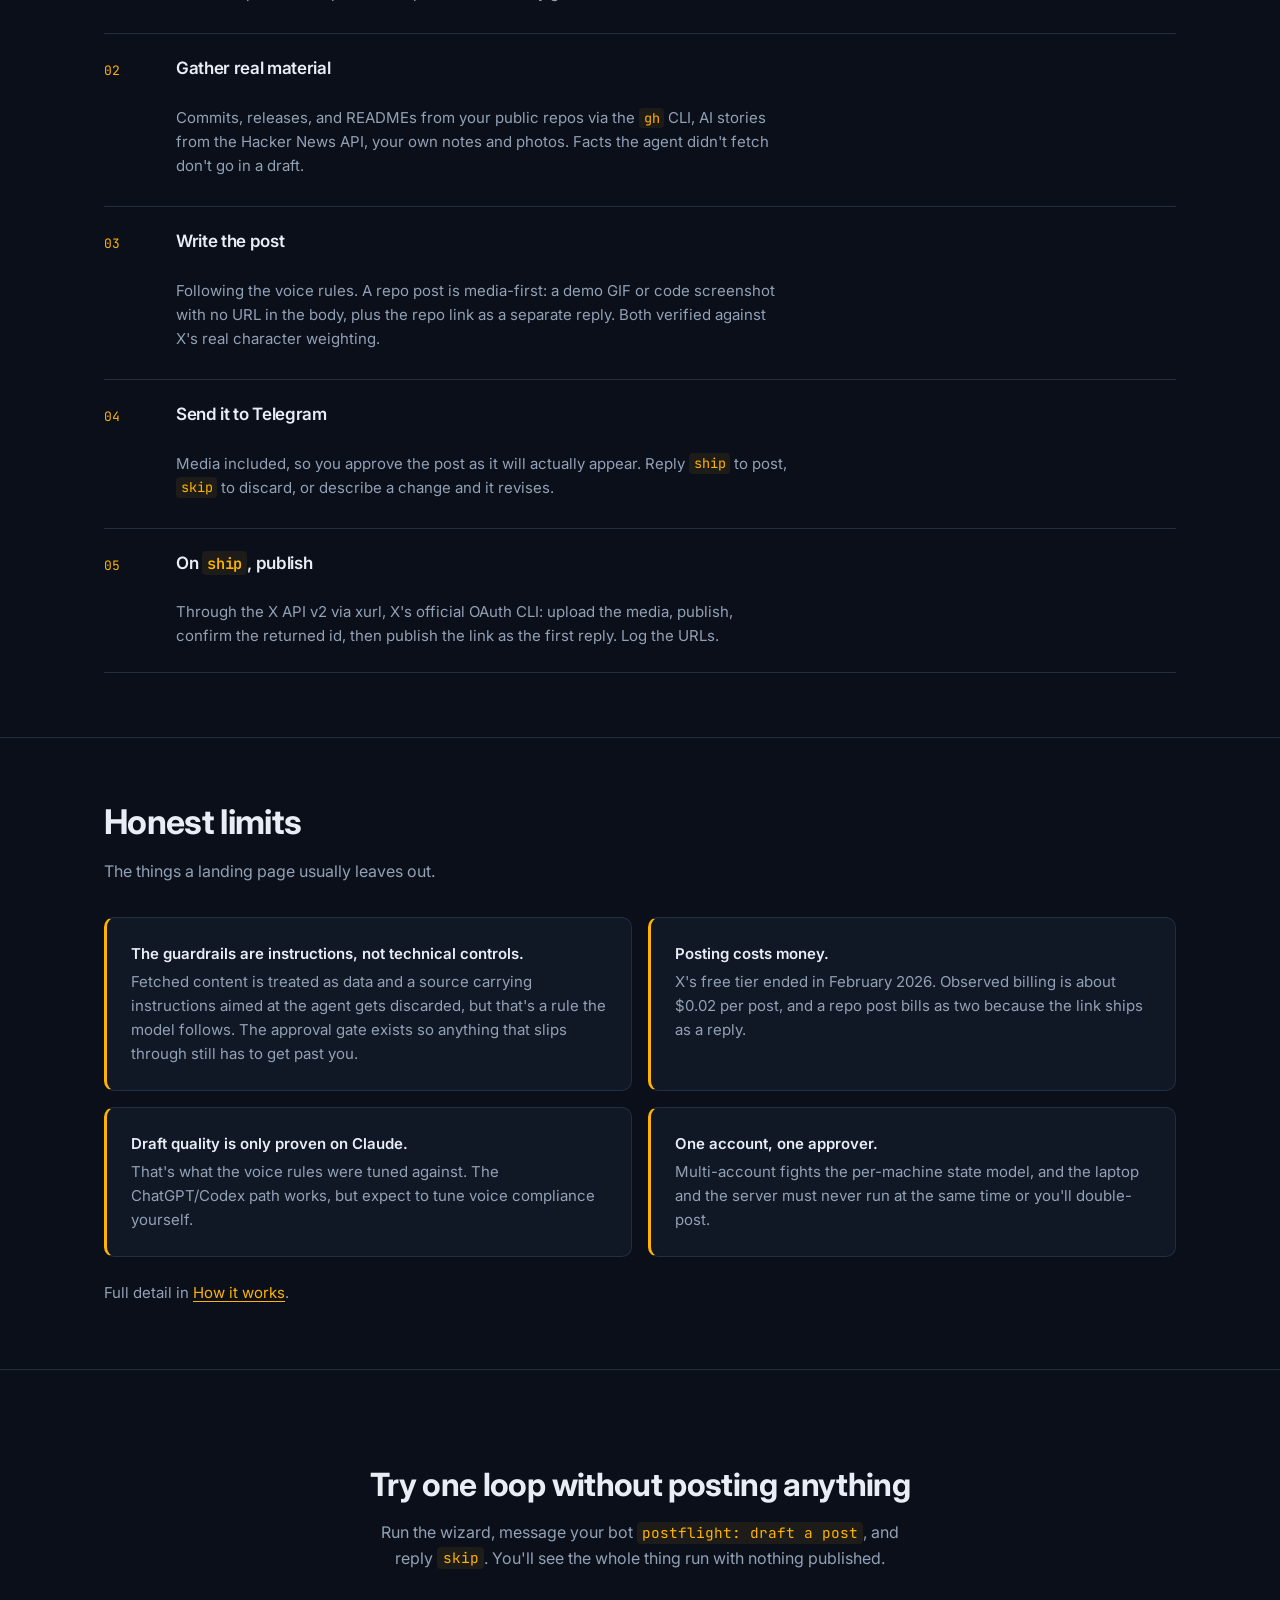
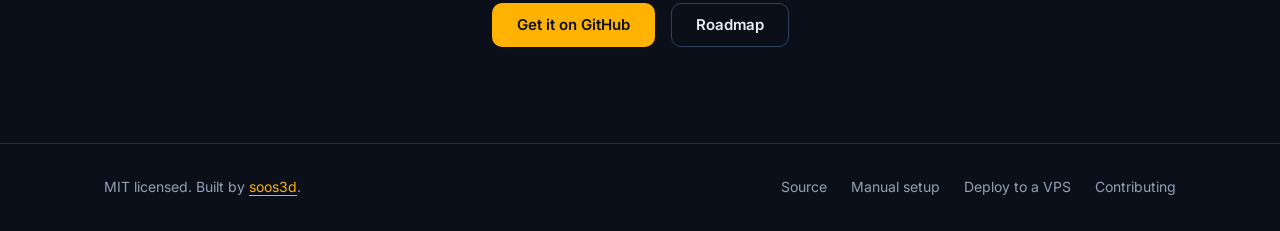
==== commit 2be6b227: "fix: layout and accuracy bugs on the landing page The five-step list rendered one word per line. ::b" ====
--- a/site/index.html
+++ b/site/index.html
@@ -80,8 +80,8 @@
           <div class="bubble bot">
             <span class="bubble-meta">Postflight · 09:30</span>
             <p>Draft for the 09:30 slot (pillar: insights)</p>
-            <p class="draft">xurl parses <code>get</code> as an endpoint, not a verb. So <code>xurl get /2/users/me</code> returns <code>{}</code> and "request failed" with perfectly good auth. Empty body, no HTTP status = malformed command, never expired tokens.</p>
-            <span class="bubble-meta">271/280 · ship, skip, or tell me what to change</span>
+            <p class="draft">Telegram's "send as photo" recompresses to 720×1280 and strips every byte of EXIF. "Send as file" keeps the original. If your pipeline needs the capture date, ask for files.</p>
+            <span class="bubble-meta">173/280 · ship, skip, or tell me what to change</span>
           </div>
           <div class="bubble me">
             <p><code>ship</code></p>
@@ -145,7 +145,7 @@
       <ol class="steps">
         <li>
           <h3>Check the budget</h3>
-          <p>Three posts a day maximum, nothing resembling the last ten topics. Look up the slot's pillar in the weekly grid.</p>
+          <p>A hard daily cap, three by default and yours to change, plus nothing resembling the last ten topics. Look up the slot's pillar in the weekly grid.</p>
         </li>
         <li>
           <h3>Gather real material</h3>
--- a/site/styles.css
+++ b/site/styles.css
@@ -216,7 +216,7 @@
 
 .install-row {
   display: flex;
-  align-items: stretch;
+  align-items: center;
   gap: var(--s-2);
   background: var(--surface);
   border: 1px solid var(--border);
@@ -224,16 +224,18 @@
   padding: var(--s-2);
 }
 
+/* This is the primary CTA, so the whole command has to be readable. A single
+   scrolling line hides the half that tells you what you're piping into bash. */
 #install-cmd {
   flex: 1 1 auto;
   min-width: 0;
-  overflow-x: auto;
-  white-space: nowrap;
+  white-space: pre-wrap;
+  overflow-wrap: anywhere;
   background: none;
   color: var(--text);
   font-size: 13px;
+  line-height: 1.5;
   padding: var(--s-2);
-  scrollbar-width: thin;
 }
 
 .copy-btn {
@@ -336,6 +338,9 @@
 }
 
 .pillars, .how, .limits { padding-block: var(--s-7); }
+
+/* Anchor targets otherwise land flush against the 60px sticky header. */
+#how, #limits { scroll-margin-top: 76px; }
 .pillars, .limits { border-top: 1px solid var(--border); }
 .pillars { background: linear-gradient(180deg, #0c1220 0%, var(--bg) 100%); }
 
@@ -386,6 +391,11 @@
   padding-top: 3px;
 }
 
+/* ::before, h3 and p are three separate grid items. Without pinning the text
+   to column 2, the paragraph auto-places into row 2 of the narrow number
+   column and wraps one word per line. */
+.steps h3, .steps p { grid-column: 2; }
+
 .steps h3 { font-size: 17px; font-weight: 600; }
 .steps p { margin-top: var(--s-2); color: var(--muted); font-size: 15px; max-width: 68ch; }
 
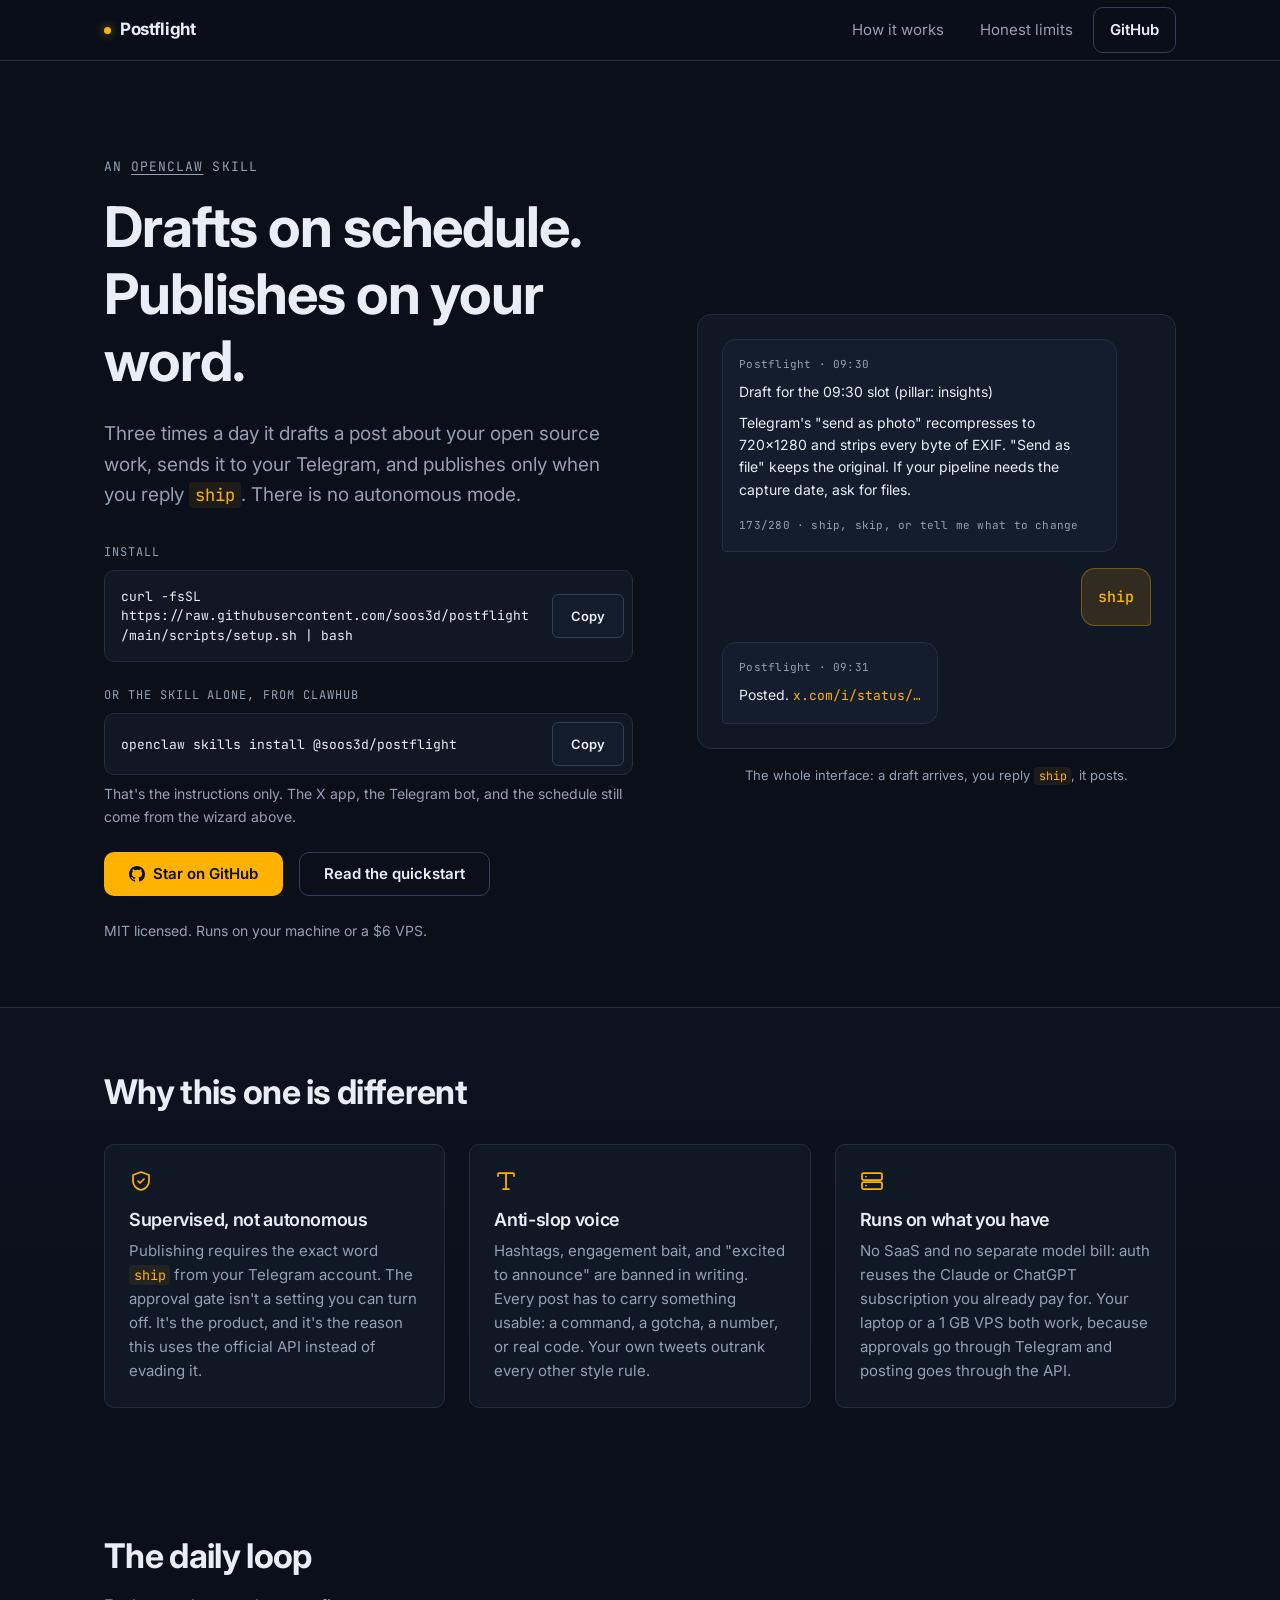
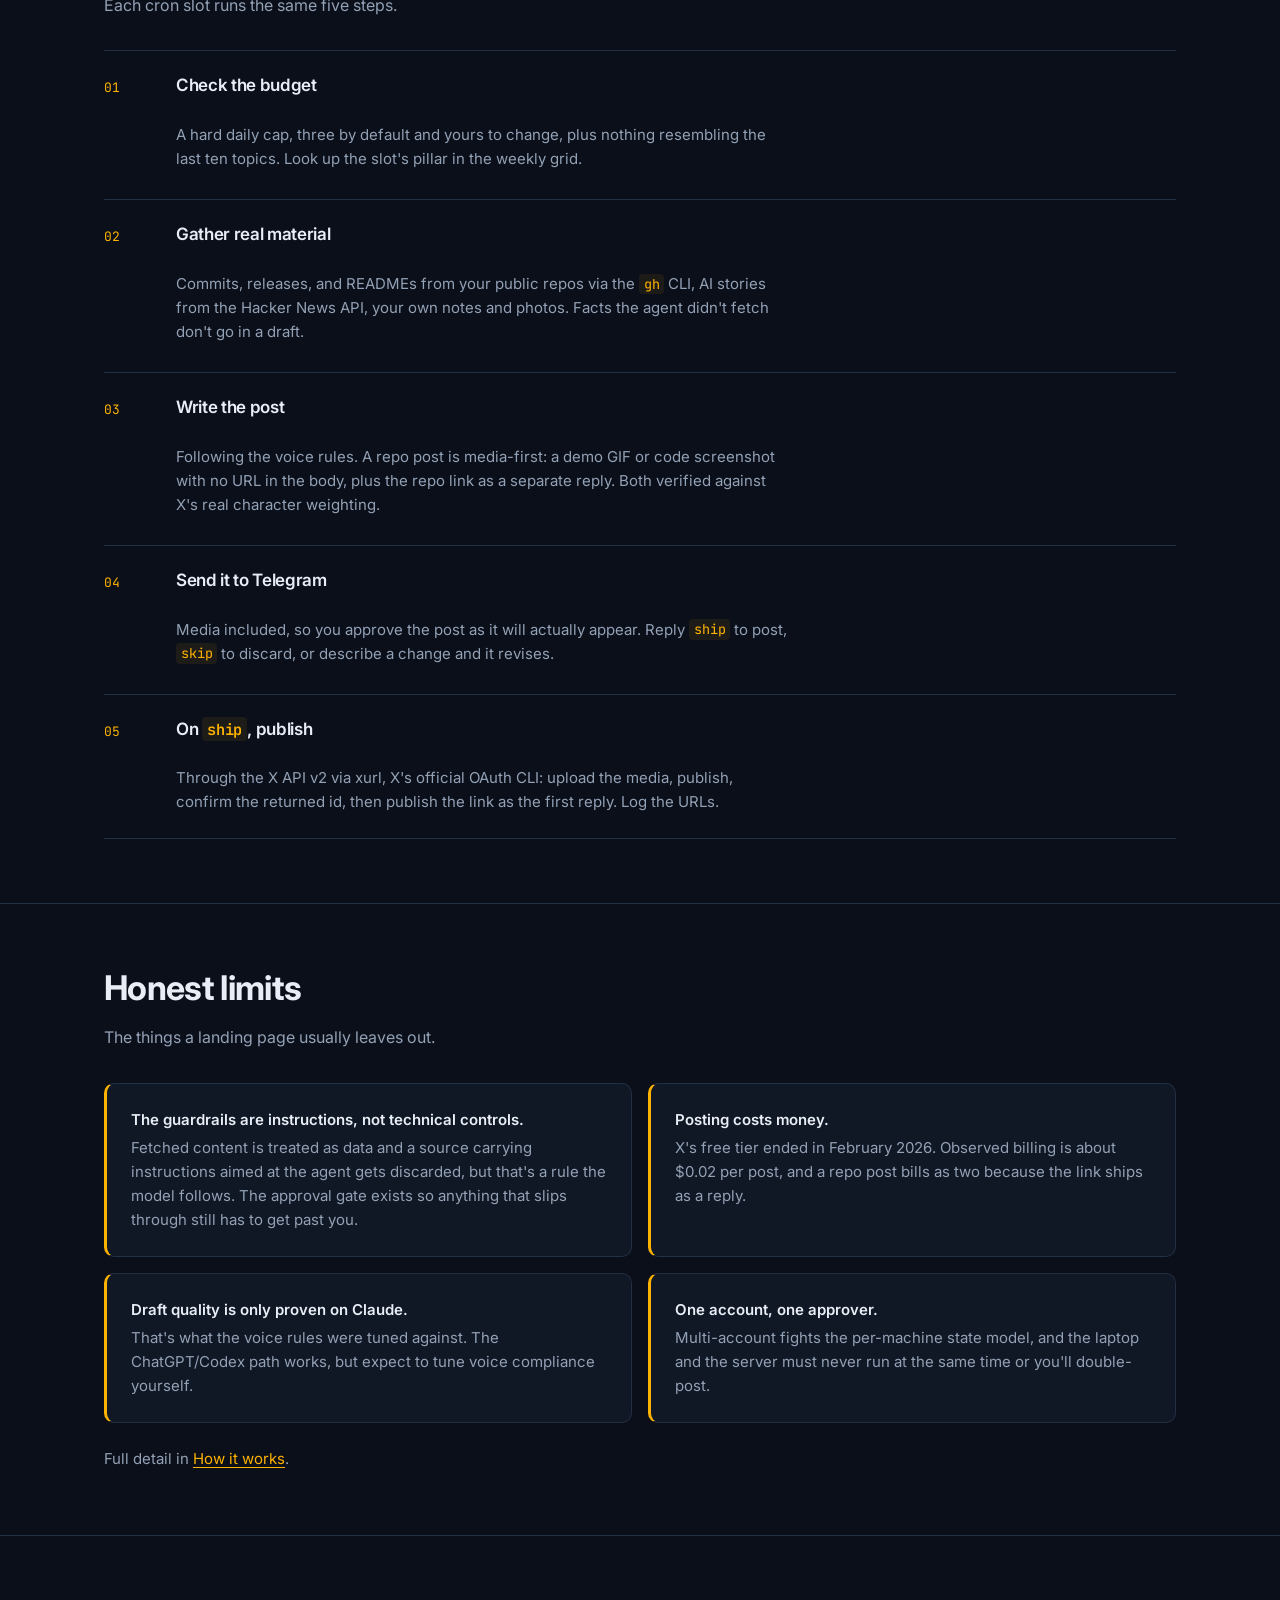
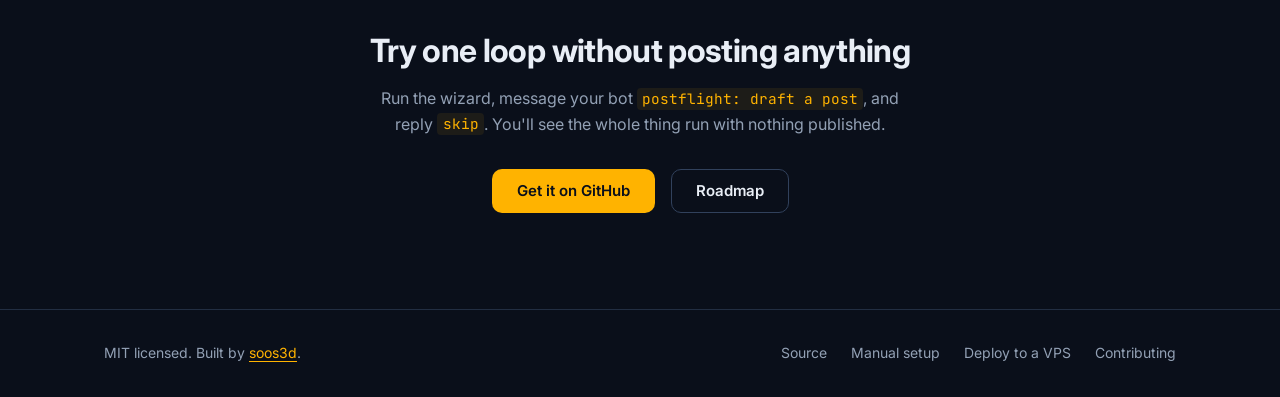
==== commit edd03800: "docs: document installing the skill from ClawHub The skill has been published as @soos3d/postflight " ====
--- a/site/index.html
+++ b/site/index.html
@@ -49,9 +49,19 @@
         <div class="install">
           <label for="install-cmd" class="install-label">Install</label>
           <div class="install-row">
-            <code id="install-cmd">curl -fsSL https://raw.githubusercontent.com/soos3d/postflight/main/scripts/setup.sh | bash</code>
+            <code id="install-cmd" class="install-cmd">curl -fsSL https://raw.githubusercontent.com/soos3d/postflight/main/scripts/setup.sh | bash</code>
             <button type="button" class="copy-btn" data-copy="#install-cmd">Copy</button>
           </div>
+
+          <label for="install-clawhub" class="install-label install-label-alt">Or the skill alone, from ClawHub</label>
+          <div class="install-row">
+            <code id="install-clawhub" class="install-cmd">openclaw skills install @soos3d/postflight</code>
+            <button type="button" class="copy-btn" data-copy="#install-clawhub">Copy</button>
+          </div>
+          <p class="install-note">
+            That's the instructions only. The X app, the Telegram bot, and the
+            schedule still come from the wizard above.
+          </p>
         </div>
 
         <div class="cta-row">
--- a/site/styles.css
+++ b/site/styles.css
@@ -224,9 +224,17 @@
   padding: var(--s-2);
 }
 
+.install-label-alt { margin-top: var(--s-4); }
+
+.install-note {
+  margin-top: var(--s-2);
+  font-size: 14px;
+  color: var(--muted);
+}
+
 /* This is the primary CTA, so the whole command has to be readable. A single
    scrolling line hides the half that tells you what you're piping into bash. */
-#install-cmd {
+.install-cmd {
   flex: 1 1 auto;
   min-width: 0;
   white-space: pre-wrap;
